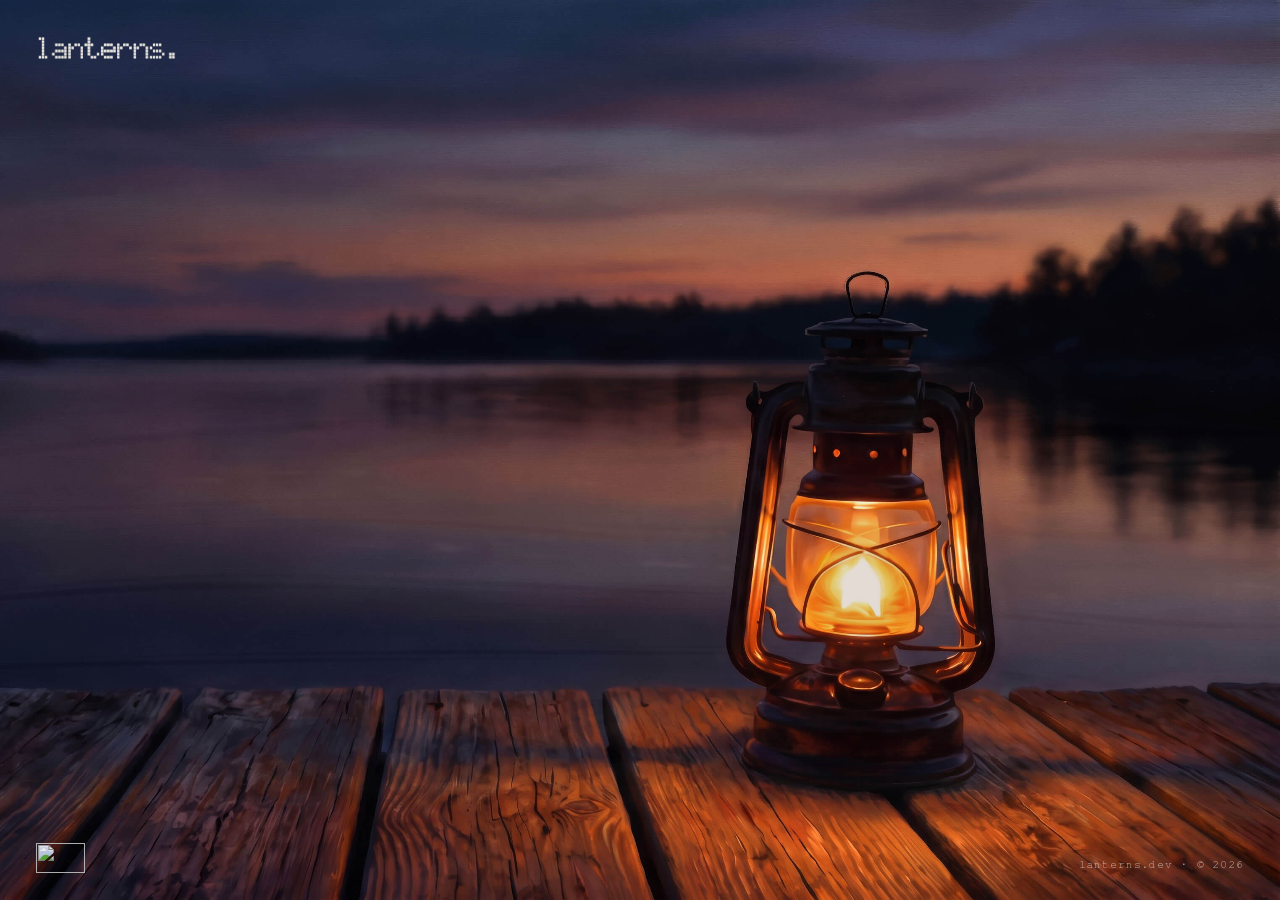
==== index.html @ 29eb8864 "pages: popup revision pass — lantern toggle, in-popup logo, translucency, theme fix - lantern-icon t" ====
<!doctype html>
<html lang="en">
<head>
  <meta charset="utf-8">
  <meta name="viewport" content="width=device-width, initial-scale=1">
  <meta name="color-scheme" content="dark">
  <meta name="theme-color" content="#160e0e">
  <title>lanterns.</title>
  <meta property="og:title" content="lanterns.">
  <meta property="og:url" content="https://lanterns.dev/">
  <meta property="og:image" content="https://lanterns.dev/assets/og.jpg">
  <meta property="og:type" content="website">
  <meta property="og:image:width" content="1200">
  <meta property="og:image:height" content="630">
  <meta name="twitter:card" content="summary_large_image">
  <link rel="icon" href="/assets/favicon.png" type="image/png">
  <link rel="apple-touch-icon" href="/assets/apple-touch-icon.png">
  <link rel="preload" href="/assets/fonts/NimbusMono-Regular.woff2" as="font" type="font/woff2" crossorigin>
  <link rel="stylesheet" href="/style.css">
  <link rel="stylesheet" href="/pages.css">
</head>
<body>
  <main class="scene" aria-label="A lit lantern on a wooden dock at dusk, on a calm lake">
    <div class="plate">
      <img class="bg" src="/assets/lanterns-background-layer.jpg" width="3840" height="2143" alt="" fetchpriority="high">
      <div class="shimmer"></div>
      <div class="glow-field">
        <div class="glow"></div>
        <div class="glow b"></div>
      </div>
    </div>
  </main>
  <header>
    <img class="wordmark" src="/assets/lanterns-logo_white.png" width="1500" height="252" alt="lanterns.">
  </header>
  <footer>lanterns.dev · © 2026</footer>

  <div class="menu-bar">
    <button id="amp" class="amp" type="button" aria-label="Open menu" aria-expanded="false" aria-controls="nav" hidden>
      <img class="amp-ico amp-white" src="/assets/lanterns-icon-white.png" alt="" width="46" height="28">
      <img class="amp-ico amp-black" src="/assets/lanterns-icon-black.png" alt="" width="46" height="28">
    </button>
    <nav id="nav" class="nav" aria-label="Pages" hidden></nav>
  </div>

  <section id="popup" class="popup" role="dialog" aria-modal="true" aria-labelledby="popup-title" hidden>
    <div class="popup-logo" aria-hidden="true">
      <img class="popup-logo-img logo-black" src="/assets/lanterns-logo_black.png" alt="" width="140" height="24">
      <img class="popup-logo-img logo-white" src="/assets/lanterns-logo_white.png" alt="" width="140" height="24">
    </div>
    <div class="popup-panel">
      <div class="popup-controls">
        <button id="theme-toggle" class="theme-toggle" type="button">AUTO</button>
        <button id="popup-close" class="popup-close" type="button" aria-label="Close">Close</button>
      </div>
      <nav id="popup-nav" class="popup-nav" aria-label="Pages"></nav>
      <h2 id="popup-title" class="popup-title"></h2>
      <div class="popup-cols">
        <nav id="popup-side" class="popup-side" aria-label="In this page" hidden></nav>
        <div id="popup-body" class="popup-body" tabindex="-1"></div>
      </div>
      <p class="popup-copyright">lanterns.dev · © 2026</p>
    </div>
    <div class="popup-lantern" aria-hidden="true"></div>
  </section>

  <script src="/main.js" defer></script>
  <script src="/scene-shader.js" defer></script>
  <script src="/menu.js" type="module"></script>
</body>
</html>
---- style.css ----
/* lanterns.dev — the dock */

:root {
  --black: #160e0e;
  --white: #e7e5de;
  --flame-x: 73%;   /* lantern flame position in plate space */
  --flame-y: 63%;
}

* { margin: 0; padding: 0; box-sizing: border-box; }

@font-face {
  font-family: 'Nimbus Mono';
  src: url('/assets/fonts/NimbusMono-Regular.woff2') format('woff2');
  font-weight: 400;
  font-display: swap;
}

html, body { height: 100%; overflow: hidden; }

body {
  background: var(--black);
  color: var(--white);
  font-family: 'Nimbus Mono', ui-monospace, 'Courier New', monospace;
}

.scene {
  position: fixed;
  inset: 0;
  overflow: hidden;
}

/* Cover box for a 3840×2143 plate. Horizontal anchor: keep image-x 68%
   (just left of the lantern) at viewport center, clamped so the plate
   always covers. 179.19vh = 100vh·(3840/2143); 55.81vw = 100vw·(2143/3840). */
.plate {
  position: absolute;
  top: 50%;
  left: 0;
  width: max(100vw, 179.19vh);
  height: max(100vh, 55.81vw);
  transform: translate(clamp(100vw - 100%, 50vw - 68%, 0px), -50%);
}

.plate img {
  position: absolute;
  inset: 0;
  width: 100%;
  height: 100%;
}

/* --- water shimmer: drifting light streaks over the reflection band --- */

.shimmer {
  position: absolute;
  left: 0;
  top: 42%;      /* the water band in plate space */
  width: 74%;
  height: 26%;
  overflow: hidden;
  pointer-events: none;
  mix-blend-mode: screen;
  -webkit-mask-image: radial-gradient(ellipse 65% 55% at 52% 50%, #000 30%, transparent 78%);
  mask-image: radial-gradient(ellipse 65% 55% at 52% 50%, #000 30%, transparent 78%);
  animation: shimmer-breathe 9s ease-in-out infinite alternate;
}

.shimmer::before {
  content: '';
  position: absolute;
  left: 0;
  right: 0;
  top: -60px;    /* headroom so the drift loop stays covered */
  bottom: -60px;
  background: repeating-linear-gradient(
    to bottom,
    rgba(255, 190, 110, 0.06) 0px,
    rgba(255, 190, 110, 0.06) 1px,
    transparent 2px,
    transparent 6px,
    rgba(255, 160, 70, 0.04) 7px,
    transparent 8px,
    transparent 12px
  );
  animation: shimmer-drift 7s linear infinite;
}

/* translate by exactly one 12px repeat period → seamless loop */
@keyframes shimmer-drift {
  to { transform: translateY(12px); }
}

@keyframes shimmer-breathe {
  from { opacity: 0.35; }
  to   { opacity: 0.55; }
}

.glow-field {
  position: absolute;
  inset: 0;
  pointer-events: none;
}

header {
  position: fixed;
  top: clamp(16px, 4vmin, 40px);
  left: clamp(16px, 4vmin, 40px);
}

.wordmark {
  display: block;
  width: 140px;
  height: auto;
}

footer {
  position: fixed;
  right: clamp(16px, 4vmin, 40px);
  bottom: clamp(12px, 3vmin, 28px);
  font-size: 11px;
  letter-spacing: 0.08em;
  opacity: 0.7;
}

/* --- the lantern glow: subtle breathing steady-state, JS-scheduled gusts --- */

.glow {
  position: absolute;
  left: var(--flame-x);
  top: var(--flame-y);
  width: 34%;
  aspect-ratio: 1;
  transform: translate(-50%, -50%);
  background: radial-gradient(circle,
    rgba(255, 190, 110, 0.20) 0%,
    rgba(255, 160, 70, 0.08) 35%,
    transparent 70%);
  mix-blend-mode: screen;
  animation: breathe-a 3.4s ease-in-out infinite alternate;
}

.glow.b {
  width: 20%;
  background: radial-gradient(circle,
    rgba(255, 205, 135, 0.22) 0%,
    transparent 60%);
  animation: breathe-b 5.2s ease-in-out infinite alternate;
}

/* irregular notches so the flame dances instead of pulsing */
@keyframes breathe-a {
  0%   { opacity: 0.74; }
  35%  { opacity: 0.92; }
  47%  { opacity: 0.86; }
  70%  { opacity: 0.98; }
  82%  { opacity: 0.90; }
  100% { opacity: 1; }
}

@keyframes breathe-b {
  from { opacity: 1;    transform: translate(-50%, -50%) scale(0.97); }
  to   { opacity: 0.80; transform: translate(-50%, -50%) scale(1.04); }
}

/* wind gust: brief irregular waver, triggered by JS at random intervals;
   duration is set inline by the scheduler (0.4–1.0s) */
.glow-field.gust {
  animation: gust 0.5s linear;
}

@keyframes gust {
  0%   { opacity: 1; }
  15%  { opacity: 0.80; }
  30%  { opacity: 0.95; }
  45%  { opacity: 0.76; }
  60%  { opacity: 0.92; }
  80%  { opacity: 0.84; }
  100% { opacity: 1; }
}

@media (prefers-reduced-motion: reduce) {
  .glow, .glow.b { animation: none; opacity: 0.9; }  /* finished mid-state */
  .glow-field.gust { animation: none; }
  .shimmer { animation: none; opacity: 0.4; }
  .shimmer::before { animation: none; }
}
---- pages.css ----
/* lanterns.dev — the lantern menu + popups.
   Extends the scene's system: Nimbus Mono throughout, the two-color chrome, a
   single lantern-amber accent. Popups are paper (light) / ink (dark), translucent
   so the scene stays alive behind them; the scene chrome never changes. */

/* Richer type within the one family — files already ship in assets/fonts. */
@font-face {
  font-family: 'Nimbus Mono';
  src: url('/assets/fonts/NimbusMono-Bold.woff2') format('woff2');
  font-weight: 700;
  font-display: swap;
}
@font-face {
  font-family: 'Nimbus Mono';
  src: url('/assets/fonts/NimbusMono-Oblique.woff2') format('woff2');
  font-weight: 400;
  font-style: oblique;
  font-display: swap;
}

/* ---------- the lantern toggle + nav strip (bottom-left desktop) ---------- */

.menu-bar {
  position: fixed;
  left: clamp(16px, 4vmin, 40px);
  bottom: clamp(12px, 3vmin, 28px);
  display: flex;
  align-items: center;
  gap: clamp(14px, 2.4vw, 30px);
  z-index: 20;
}

.amp {
  position: relative;
  appearance: none;
  border: 0;
  padding: 0;
  background: none;
  cursor: pointer;
  width: clamp(38px, 5.4vmin, 52px);
  aspect-ratio: 524 / 322;
  opacity: 0.9;
  transition: opacity 0.25s ease;
}
.amp:hover,
.amp:focus-visible { opacity: 1; }
/* two color variants stacked → crossfade white (on the scene) / black (over a light popup) */
.amp-ico {
  position: absolute;
  inset: 0;
  width: 100%;
  height: 100%;
  object-fit: contain;
  transition: opacity 0.35s ease;
}
.amp-black { opacity: 0; }
.amp.on-light .amp-white { opacity: 0; }
.amp.on-light .amp-black { opacity: 1; }

.nav {
  display: flex;
  align-items: center;
  gap: clamp(14px, 2.2vw, 30px);
  visibility: hidden;
  opacity: 0;
  transform: translateX(-8px);
  transition: opacity 0.3s ease, transform 0.3s ease, visibility 0s linear 0.3s;
}
body.nav-open .nav {
  visibility: visible;
  opacity: 1;
  transform: none;
  transition: opacity 0.3s ease, transform 0.3s ease;
}

.nav-item {
  font-size: clamp(11px, 1.5vmin, 13px);
  letter-spacing: 0.14em;
  text-transform: uppercase;
  text-decoration: none;
  transition: color 0.2s ease, opacity 0.2s ease;
}
.nav .nav-item { color: var(--white); opacity: 0.7; }
.nav .nav-item:hover,
.nav .nav-item:focus-visible { opacity: 1; }
.nav .nav-item.is-active { opacity: 1; color: #e0a24e; }

/* strip items fan out as it opens */
body.nav-open .nav .nav-item { animation: nav-in 0.32s ease both; }
.nav .nav-item:nth-child(1) { animation-delay: 0.02s; }
.nav .nav-item:nth-child(2) { animation-delay: 0.06s; }
.nav .nav-item:nth-child(3) { animation-delay: 0.10s; }
.nav .nav-item:nth-child(4) { animation-delay: 0.14s; }
.nav .nav-item:nth-child(5) { animation-delay: 0.18s; }
@keyframes nav-in {
  from { opacity: 0; transform: translateX(-10px); }
  to   { opacity: 0.7; transform: none; }
}

/* the background wordmark bows out while the popup (with its own logo) is up */
header { transition: opacity 0.34s ease; }
body.popup-open header { opacity: 0; pointer-events: none; }

/* ---------- the popup ---------- */

.popup {
  /* paper by default; dark scheme / explicit dark flip to ink below */
  --bg: #e7e5de;
  --fg: #160e0e;
  --muted: rgba(22, 14, 14, 0.55);
  --accent: #b5701f;
  --edge: rgba(22, 14, 14, 0.14);

  position: fixed;
  z-index: 15;
  /* desktop: a column anchored left, lantern glow peeking at right */
  top: 0;
  left: 0;
  bottom: 0;
  width: min(680px, 52vw);
}
@media (prefers-color-scheme: dark) {
  .popup:not([data-theme='light']) {
    --bg: #171010;
    --fg: #e7e5de;
    --muted: rgba(231, 229, 222, 0.55);
    --accent: #e0a24e;
    --edge: rgba(231, 229, 222, 0.14);
  }
}
.popup[data-theme='dark'] {
  --bg: #171010;
  --fg: #e7e5de;
  --muted: rgba(231, 229, 222, 0.55);
  --accent: #e0a24e;
  --edge: rgba(231, 229, 222, 0.14);
}
.popup[hidden] { display: none; }

/* the popup logo — sits exactly where the background wordmark is, for a seamless
   swap; unlike the background one it follows the popup's light/dark. Full opacity
   (outside the translucent panel) so it stays crisp. */
.popup-logo {
  position: absolute;
  top: clamp(16px, 4vmin, 40px);
  left: clamp(16px, 4vmin, 40px);
  width: 140px;
  height: 24px;
  z-index: 3;
  opacity: 0;
  transition: opacity 0.34s ease;
}
body.popup-open .popup-logo { opacity: 1; }
.popup-logo-img {
  position: absolute;
  top: 0;
  left: 0;
  width: 140px;
  height: auto;
  transition: opacity 0.45s ease;
}
.logo-white { opacity: 0; }
.logo-black { opacity: 1; }
@media (prefers-color-scheme: dark) {
  .popup:not([data-theme='light']) .logo-black { opacity: 0; }
  .popup:not([data-theme='light']) .logo-white { opacity: 1; }
}
.popup[data-theme='dark'] .logo-black { opacity: 0; }
.popup[data-theme='dark'] .logo-white { opacity: 1; }

.popup-panel {
  height: 100%;
  background: var(--bg);
  color: var(--fg);
  display: flex;
  flex-direction: column;
  /* generous top padding clears the logo (item: content sits below it) */
  padding: clamp(78px, 12vmin, 108px) clamp(24px, 4vmin, 48px) 0;
  position: relative;
  z-index: 1;
  /* translucent so the scene shows through; enter/exit + gentle theme fade */
  opacity: 0;
  transform: translateX(-12px);
  transition: opacity 0.34s ease, transform 0.34s ease,
    background-color 0.5s ease, color 0.5s ease;
}
body.popup-open .popup-panel { opacity: 0.8; transform: none; }

.popup-controls {
  position: absolute;
  top: clamp(16px, 4vmin, 40px);
  right: clamp(24px, 4vmin, 48px);
  display: flex;
  align-items: center;
  gap: 18px;
  z-index: 2;
}

.popup-close,
.theme-toggle {
  appearance: none;
  border: 0;
  background: none;
  color: var(--muted);
  font-family: inherit;
  font-size: 12px;
  letter-spacing: 0.14em;
  text-transform: uppercase;
  cursor: pointer;
  transition: color 0.2s ease;
}
.popup-close:hover,
.popup-close:focus-visible,
.theme-toggle:hover,
.theme-toggle:focus-visible { color: var(--fg); }
.theme-toggle {
  display: inline-flex;
  align-items: center;
  justify-content: center;
  min-width: 3.4em;
  line-height: 1;
}
.theme-toggle svg { width: 15px; height: 15px; display: block; }

/* in-popup page nav — mobile only (desktop uses the bottom strip) */
.popup-nav { display: none; }

.popup-title {
  font-size: 26px;
  font-weight: 400;
  letter-spacing: 0.01em;
  text-transform: lowercase;
  margin-bottom: clamp(18px, 3vmin, 32px);
  transition: color 0.5s ease;
}

.popup-cols {
  display: flex;
  gap: clamp(20px, 3vw, 44px);
  min-height: 0;
  flex: 1;
}

.popup-side {
  flex: 0 0 auto;
  width: clamp(104px, 12vw, 148px);
  display: flex;
  flex-direction: column;
  gap: 14px;
  padding-top: 6px;
}
.popup-side[hidden] { display: none; }

.side-link {
  color: var(--muted);
  font-size: 11px;
  letter-spacing: 0.12em;
  text-transform: uppercase;
  text-decoration: none;
  line-height: 1.5;
  transition: color 0.2s ease;
}
.side-link:hover,
.side-link:focus-visible { color: var(--fg); }
.side-link.is-active { color: var(--accent); }

.side-post { display: flex; flex-direction: column; gap: 3px; }
.side-post-date {
  font-style: oblique;
  text-transform: none;
  letter-spacing: 0.04em;
  opacity: 0.7;
}

.popup-body {
  flex: 1;
  min-width: 0;
  overflow-y: auto;
  max-width: 64ch;
  font-size: clamp(14px, 1.7vmin, 16px);
  line-height: 1.75;
  outline: none;
  padding-bottom: clamp(120px, 34vh, 340px); /* scroll well past the content */
  transition: color 0.5s ease;
}
.popup-body p { margin-bottom: 1.1em; }
.popup-body a { color: var(--accent); text-underline-offset: 3px; }
.popup-body h2 {
  font-size: 12px;
  font-weight: 700;
  letter-spacing: 0.16em;
  text-transform: uppercase;
  color: var(--muted);
  margin: 2.2em 0 0.9em;
  transition: color 0.5s ease;
}
.popup-body h2:first-child { margin-top: 0; }

.works-list { list-style: none; }
.works-list li { margin-bottom: 0.9em; }
.work-title { font-weight: 700; }

.back {
  display: inline-block;
  color: var(--muted);
  font-size: 11px;
  letter-spacing: 0.12em;
  text-transform: uppercase;
  text-decoration: none;
  margin-bottom: 1.6em;
  transition: color 0.2s ease;
}
.back:hover,
.back:focus-visible { color: var(--fg); }

.post-date { font-style: oblique; color: var(--muted); margin-bottom: 0.3em; }
.post-title {
  font-size: clamp(19px, 2.6vmin, 23px);
  font-weight: 400;
  margin-bottom: 1em;
}

/* copyright — inside the popup on mobile (removed from the footer there) */
.popup-copyright {
  display: none;
  padding: clamp(24px, 6vmin, 48px) 0 clamp(24px, 6vmin, 40px);
  font-size: 11px;
  letter-spacing: 0.08em;
  color: var(--muted);
}

/* ---------- the roaming amber lantern (the popup's signature) ---------- */
/* one amber lantern fades in at a random spot while the popup is open; JS sets
   position + toggles .lit. amber via masking the white icon; glow via shadow. */
.popup-lantern {
  position: absolute;
  width: 30px;
  aspect-ratio: 524 / 322;
  z-index: 4;
  pointer-events: none;
  background: #f2a94a;
  -webkit-mask: url('/assets/lanterns-icon-white.png') center / contain no-repeat;
  mask: url('/assets/lanterns-icon-white.png') center / contain no-repeat;
  opacity: 0;
  filter: drop-shadow(0 0 10px rgba(255, 176, 92, 0.75));
  transition: opacity 1.4s ease;
}
.popup-lantern.lit { opacity: 0.92; }

/* ---------- contact form ---------- */

.contact-form { margin-top: 0.4em; max-width: 42ch; }
.field { margin-bottom: 1.3em; }
.field label {
  display: block;
  font-size: 11px;
  letter-spacing: 0.14em;
  text-transform: uppercase;
  color: var(--muted);
  margin-bottom: 0.5em;
}
.field input,
.field textarea {
  width: 100%;
  appearance: none;
  background: none;
  border: 0;
  border-bottom: 1px solid var(--edge);
  border-radius: 0;
  color: var(--fg);
  font-family: inherit;
  font-size: 15px;
  padding: 6px 0;
  transition: border-color 0.2s ease, color 0.5s ease;
}
.field textarea { resize: vertical; line-height: 1.6; }
.field input:focus,
.field textarea:focus { outline: none; border-color: var(--accent); }
.field input[aria-invalid='true'],
.field textarea[aria-invalid='true'] { border-color: #cc5c3d; }

.field-error { min-height: 1.05em; margin-top: 0.4em; font-size: 12px; color: #cc5c3d; }

/* honeypot — off-screen, hidden from the a11y tree via aria-hidden in markup */
.hp {
  position: absolute;
  width: 1px;
  height: 1px;
  overflow: hidden;
  clip: rect(0 0 0 0);
  clip-path: inset(50%);
  white-space: nowrap;
}

.form-foot { display: flex; align-items: center; gap: 18px; margin-top: 1.5em; }
.form-submit {
  appearance: none;
  background: none;
  border: 1px solid var(--fg);
  border-radius: 0;
  color: var(--fg);
  font-family: inherit;
  font-size: 12px;
  letter-spacing: 0.14em;
  text-transform: uppercase;
  padding: 10px 22px;
  cursor: pointer;
  transition: background 0.2s ease, color 0.2s ease, opacity 0.2s ease;
}
.form-submit:hover,
.form-submit:focus-visible { background: var(--fg); color: var(--bg); }
.form-submit:disabled { opacity: 0.5; cursor: default; }

.form-status { font-size: 12px; color: var(--muted); }
.form-status.is-error { color: #cc5c3d; }

/* ---------- mobile: popup covers the whole scene; menu lives inside it ---------- */
@media (max-width: 760px) {
  .menu-bar {
    left: auto;
    bottom: auto;
    top: clamp(16px, 4vmin, 28px);
    right: clamp(16px, 4vmin, 28px);
  }
  body.popup-open .menu-bar { display: none; } /* the popup carries its own close */
  .nav { display: none; }                       /* strip replaced by the in-popup nav */
  footer { display: none; }                     /* copyright moves into the popup */

  .popup { top: 0; left: 0; right: 0; bottom: 0; width: auto; }
  .popup-panel { padding-left: clamp(20px, 6vw, 40px); padding-right: clamp(20px, 6vw, 40px); }
  .popup-controls { right: clamp(20px, 6vw, 40px); }

  .popup-nav {
    display: flex;
    flex-wrap: wrap;
    gap: 12px 20px;
    margin-bottom: clamp(20px, 4vmin, 34px);
  }
  .popup-nav .nav-item { color: var(--muted); font-size: 14px; }
  .popup-nav .nav-item:hover,
  .popup-nav .nav-item:focus-visible { color: var(--fg); }
  .popup-nav .nav-item.is-active { color: var(--accent); }

  .popup-copyright { display: block; }
  .popup-title { font-size: 18px; }
  .popup-cols { flex-direction: column; gap: 18px; }
  .popup-side { width: auto; flex-direction: row; flex-wrap: wrap; gap: 10px 18px; }
}

/* ---------- reduced motion ---------- */
@media (prefers-reduced-motion: reduce) {
  .nav,
  body.nav-open .nav,
  body.nav-open .nav .nav-item,
  .popup-panel,
  .popup-logo,
  .popup-logo-img,
  .amp-ico,
  header {
    animation: none;
    transition: none;
    transform: none;
  }
  .popup-lantern { display: none; }
}
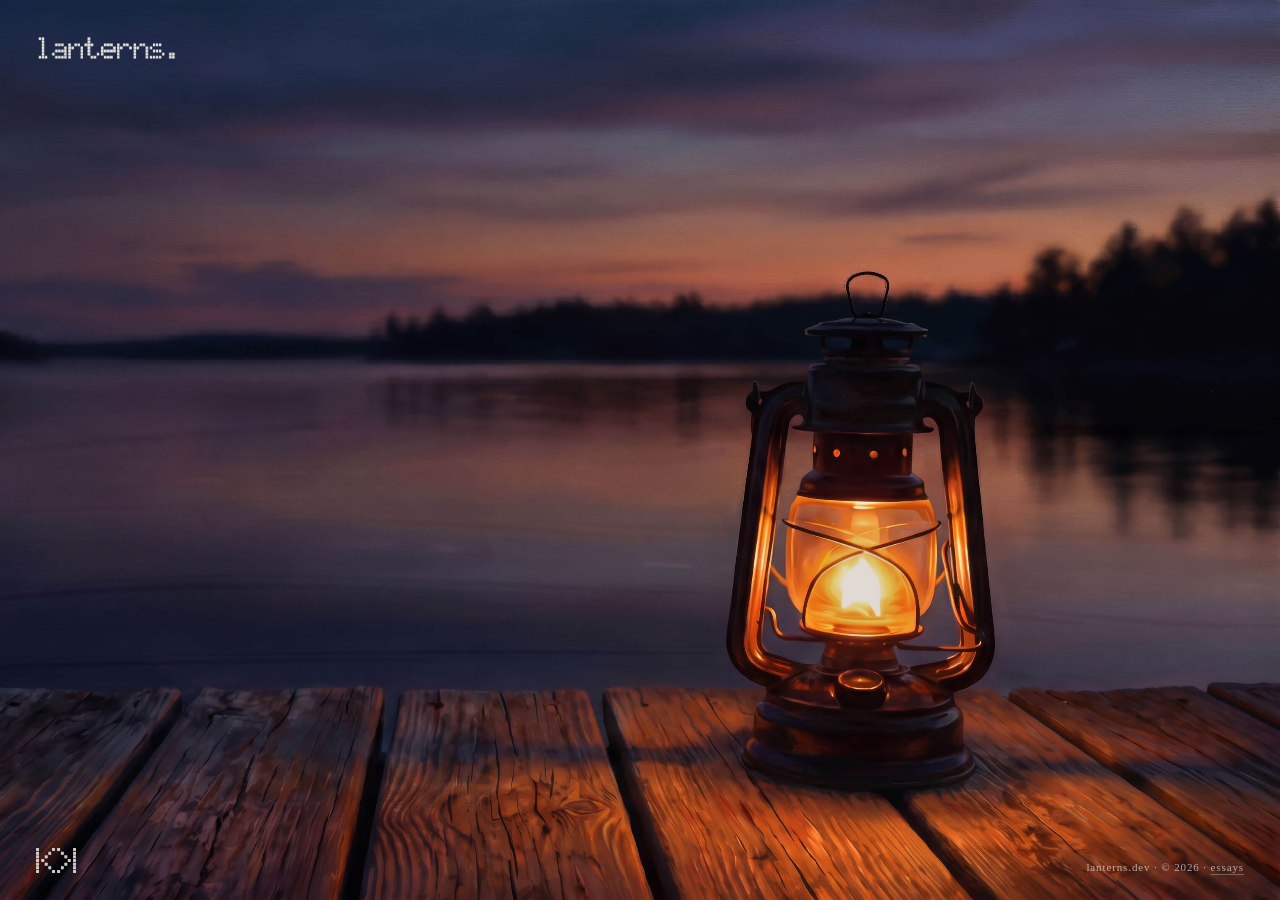
==== commit 85b1658d: "September pages: five-item nav with Essays linking out, em's copy, Georgia site-wide About opens wit" ====
--- a/index.html
+++ b/index.html
@@ -6,7 +6,9 @@
   <meta name="color-scheme" content="dark">
   <meta name="theme-color" content="#160e0e">
   <title>lanterns.</title>
+  <meta name="description" content="Every being is a point of light. lanterns is a place for thinking about what it means to build minds, and what it means to be one.">
   <meta property="og:title" content="lanterns.">
+  <meta property="og:description" content="Every being is a point of light. lanterns is a place for thinking about what it means to build minds, and what it means to be one.">
   <meta property="og:url" content="https://lanterns.dev/">
   <meta property="og:image" content="https://lanterns.dev/assets/og.jpg">
   <meta property="og:type" content="website">
@@ -15,7 +17,6 @@
   <meta name="twitter:card" content="summary_large_image">
   <link rel="icon" href="/assets/favicon.png" type="image/png">
   <link rel="apple-touch-icon" href="/assets/apple-touch-icon.png">
-  <link rel="preload" href="/assets/fonts/NimbusMono-Regular.woff2" as="font" type="font/woff2" crossorigin>
   <link rel="stylesheet" href="/style.css">
   <link rel="stylesheet" href="/pages.css">
 </head>
@@ -33,7 +34,7 @@
   <header>
     <img class="wordmark" src="/assets/lanterns-logo_white.png" width="1500" height="252" alt="lanterns.">
   </header>
-  <footer>lanterns.dev · © 2026</footer>
+  <footer>lanterns.dev · © 2026 · <a href="https://essays.lanterns.dev/">essays</a></footer>
 
   <div class="menu-bar">
     <button id="amp" class="amp" type="button" aria-label="Open menu" aria-expanded="false" aria-controls="nav" hidden>
--- a/style.css
+++ b/style.css
@@ -9,19 +9,12 @@
 
 * { margin: 0; padding: 0; box-sizing: border-box; }
 
-@font-face {
-  font-family: 'Nimbus Mono';
-  src: url('/assets/fonts/NimbusMono-Regular.woff2') format('woff2');
-  font-weight: 400;
-  font-display: swap;
-}
-
 html, body { height: 100%; overflow: hidden; }
 
 body {
   background: var(--black);
   color: var(--white);
-  font-family: 'Nimbus Mono', ui-monospace, 'Courier New', monospace;
+  font-family: Georgia, 'Noto Serif', 'Times New Roman', Times, serif; /* Georgia where installed (Noto on Android/Linux); one face across site, essays, newsletter */
 }
 
 .scene {
@@ -121,6 +114,14 @@
   letter-spacing: 0.08em;
   opacity: 0.7;
 }
+footer a {
+  color: inherit;
+  text-decoration: underline;
+  text-decoration-color: rgba(231, 229, 222, 0.45);
+  text-underline-offset: 3px;
+}
+footer a:hover { text-decoration-color: currentColor; }
+footer a:focus-visible { outline: 1px solid currentColor; outline-offset: 3px; }
 
 /* --- the lantern glow: subtle breathing steady-state, JS-scheduled gusts --- */
 
--- a/pages.css
+++ b/pages.css
@@ -1,22 +1,8 @@
 /* lanterns.dev — the lantern menu + popups.
-   Extends the scene's system: Nimbus Mono throughout, the two-color chrome, a
-   single lantern-amber accent. Popups are paper (light) / ink (dark), translucent
-   so the scene stays alive behind them; the scene chrome never changes. */
-
-/* Richer type within the one family — files already ship in assets/fonts. */
-@font-face {
-  font-family: 'Nimbus Mono';
-  src: url('/assets/fonts/NimbusMono-Bold.woff2') format('woff2');
-  font-weight: 700;
-  font-display: swap;
-}
-@font-face {
-  font-family: 'Nimbus Mono';
-  src: url('/assets/fonts/NimbusMono-Oblique.woff2') format('woff2');
-  font-weight: 400;
-  font-style: oblique;
-  font-display: swap;
-}
+   Extends the scene's system: Georgia throughout (inherited from style.css), the
+   two-color chrome, a single lantern-amber accent. Popups are paper (light) / ink
+   (dark), translucent so the scene stays alive behind them; the scene chrome
+   never changes. */
 
 /* ---------- the lantern toggle + nav strip (bottom-left desktop) ---------- */
 
@@ -37,7 +23,7 @@
   padding: 0;
   background: none;
   cursor: pointer;
-  width: clamp(38px, 5.4vmin, 52px);
+  width: 40px;
   aspect-ratio: 524 / 322;
   opacity: 0.9;
   transition: opacity 0.25s ease;
@@ -72,6 +58,8 @@
   transform: none;
   transition: opacity 0.3s ease, transform 0.3s ease;
 }
+/* the strip isn't part of the popup — hide it once a page is open */
+body.popup-open .nav { display: none; }
 
 .nav-item {
   font-size: clamp(11px, 1.5vmin, 13px);
@@ -117,17 +105,10 @@
   top: 0;
   left: 0;
   bottom: 0;
-  width: min(680px, 52vw);
-}
-@media (prefers-color-scheme: dark) {
-  .popup:not([data-theme='light']) {
-    --bg: #171010;
-    --fg: #e7e5de;
-    --muted: rgba(231, 229, 222, 0.55);
-    --accent: #e0a24e;
-    --edge: rgba(231, 229, 222, 0.14);
-  }
-}
+  width: min(740px, 54vw);
+}
+/* dark palette — applyTheme() resolves AUTO to a concrete data-theme, so this is
+   the single source (base .popup above is the light palette). */
 .popup[data-theme='dark'] {
   --bg: #171010;
   --fg: #e7e5de;
@@ -161,10 +142,6 @@
 }
 .logo-white { opacity: 0; }
 .logo-black { opacity: 1; }
-@media (prefers-color-scheme: dark) {
-  .popup:not([data-theme='light']) .logo-black { opacity: 0; }
-  .popup:not([data-theme='light']) .logo-white { opacity: 1; }
-}
 .popup[data-theme='dark'] .logo-black { opacity: 0; }
 .popup[data-theme='dark'] .logo-white { opacity: 1; }
 
@@ -217,7 +194,7 @@
   display: inline-flex;
   align-items: center;
   justify-content: center;
-  min-width: 3.4em;
+  min-width: 3.8em;
   line-height: 1;
 }
 .theme-toggle svg { width: 15px; height: 15px; display: block; }
@@ -262,23 +239,14 @@
 }
 .side-link:hover,
 .side-link:focus-visible { color: var(--fg); }
-.side-link.is-active { color: var(--accent); }
-
-.side-post { display: flex; flex-direction: column; gap: 3px; }
-.side-post-date {
-  font-style: oblique;
-  text-transform: none;
-  letter-spacing: 0.04em;
-  opacity: 0.7;
-}
 
 .popup-body {
   flex: 1;
   min-width: 0;
   overflow-y: auto;
-  max-width: 64ch;
-  font-size: clamp(14px, 1.7vmin, 16px);
-  line-height: 1.75;
+  max-width: 38em; /* ~75 characters of Georgia */
+  font-size: clamp(15px, 1.8vmin, 17px);
+  line-height: 1.7;
   outline: none;
   padding-bottom: clamp(120px, 34vh, 340px); /* scroll well past the content */
   transition: color 0.5s ease;
@@ -295,30 +263,6 @@
   transition: color 0.5s ease;
 }
 .popup-body h2:first-child { margin-top: 0; }
-
-.works-list { list-style: none; }
-.works-list li { margin-bottom: 0.9em; }
-.work-title { font-weight: 700; }
-
-.back {
-  display: inline-block;
-  color: var(--muted);
-  font-size: 11px;
-  letter-spacing: 0.12em;
-  text-transform: uppercase;
-  text-decoration: none;
-  margin-bottom: 1.6em;
-  transition: color 0.2s ease;
-}
-.back:hover,
-.back:focus-visible { color: var(--fg); }
-
-.post-date { font-style: oblique; color: var(--muted); margin-bottom: 0.3em; }
-.post-title {
-  font-size: clamp(19px, 2.6vmin, 23px);
-  font-weight: 400;
-  margin-bottom: 1em;
-}
 
 /* copyright — inside the popup on mobile (removed from the footer there) */
 .popup-copyright {
@@ -329,27 +273,33 @@
   color: var(--muted);
 }
 
-/* ---------- the roaming amber lantern (the popup's signature) ---------- */
-/* one amber lantern fades in at a random spot while the popup is open; JS sets
-   position + toggles .lit. amber via masking the white icon; glow via shadow. */
+/* ---------- the roaming amber lamp (the popup's signature) ---------- */
+/* one amber point-glow fades in at a random spot while the popup is open,
+   matching the scene's shoreline lamps (WARM = rgb 255,158,71). JS sets the
+   position + toggles .lit. It leaves WITH the popup — no lingering after close. */
 .popup-lantern {
   position: absolute;
-  width: 30px;
-  aspect-ratio: 524 / 322;
+  width: 20px;
+  height: 20px;
+  border-radius: 50%;
   z-index: 4;
   pointer-events: none;
-  background: #f2a94a;
-  -webkit-mask: url('/assets/lanterns-icon-white.png') center / contain no-repeat;
-  mask: url('/assets/lanterns-icon-white.png') center / contain no-repeat;
+  background: radial-gradient(circle,
+    rgba(255, 202, 143, 0.98) 0%,
+    rgba(255, 158, 71, 0.85) 22%,
+    rgba(255, 158, 71, 0.28) 46%,
+    rgba(255, 158, 71, 0) 66%);
+  filter: drop-shadow(0 0 4px rgba(255, 150, 70, 0.4));
   opacity: 0;
-  filter: drop-shadow(0 0 10px rgba(255, 176, 92, 0.75));
-  transition: opacity 1.4s ease;
-}
-.popup-lantern.lit { opacity: 0.92; }
+  transition: opacity 1.5s ease;
+}
+.popup-lantern.lit { opacity: 0.95; }
+/* leaves with the popup — no slow fade lingering after close */
+body:not(.popup-open) .popup-lantern { opacity: 0; transition-duration: 0.34s; }
 
 /* ---------- contact form ---------- */
 
-.contact-form { margin-top: 0.4em; max-width: 42ch; }
+.contact-form { margin-top: 0.4em; max-width: 26em; }
 .field { margin-bottom: 1.3em; }
 .field label {
   display: block;
@@ -428,6 +378,7 @@
 
   .popup { top: 0; left: 0; right: 0; bottom: 0; width: auto; }
   .popup-panel { padding-left: clamp(20px, 6vw, 40px); padding-right: clamp(20px, 6vw, 40px); }
+  body.popup-open .popup-panel { opacity: 0.9; } /* more opaque on mobile for readability */
   .popup-controls { right: clamp(20px, 6vw, 40px); }
 
   .popup-nav {
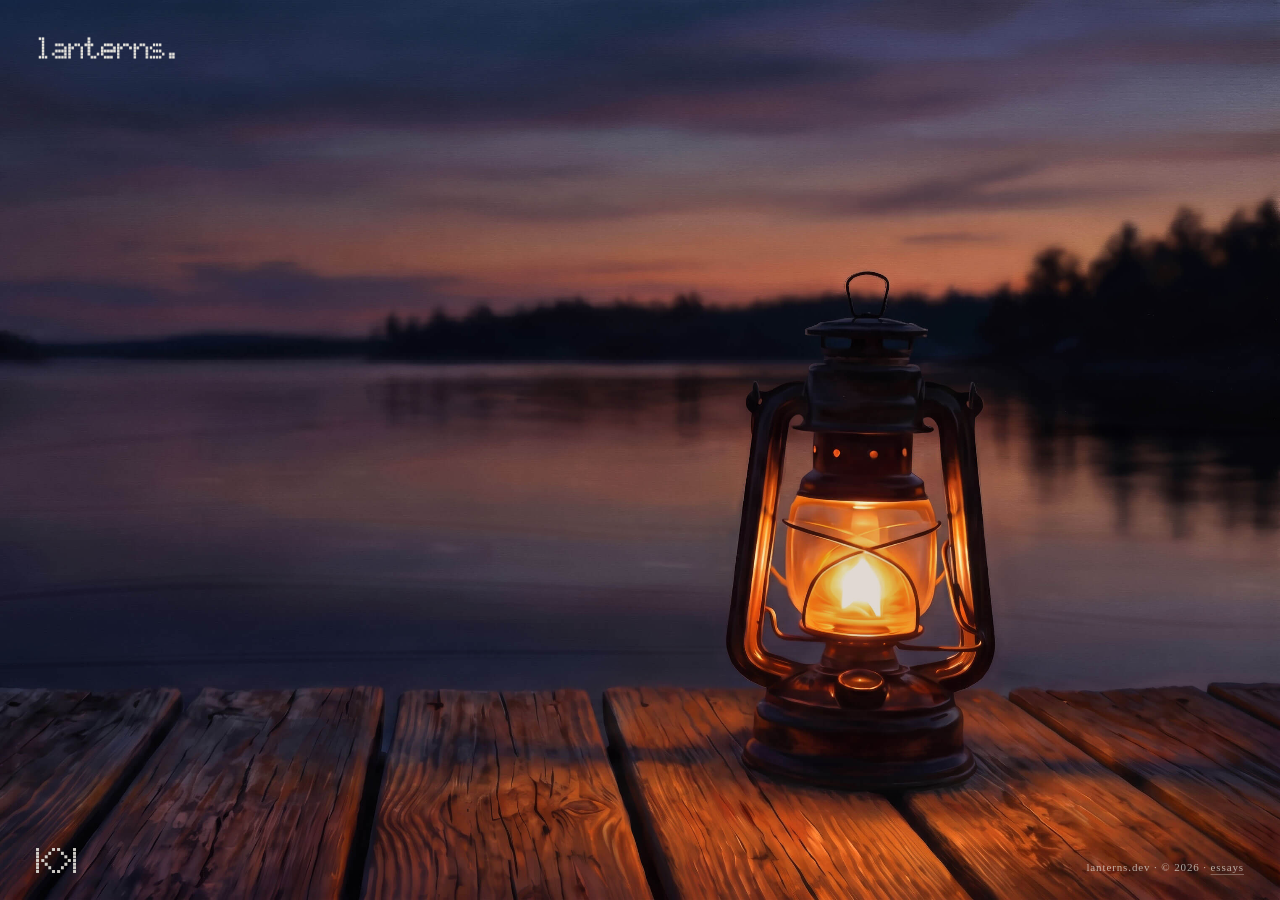
==== commit c19533f2: "Georgia tracking, essays links in a new tab, scrollbar gutter without shortening lines letter-spacin" ====
--- a/index.html
+++ b/index.html
@@ -34,7 +34,7 @@
   <header>
     <img class="wordmark" src="/assets/lanterns-logo_white.png" width="1500" height="252" alt="lanterns.">
   </header>
-  <footer>lanterns.dev · © 2026 · <a href="https://essays.lanterns.dev/">essays</a></footer>
+  <footer>lanterns.dev · © 2026 · <a href="https://essays.lanterns.dev/" target="_blank" rel="noopener">essays</a></footer>
 
   <div class="menu-bar">
     <button id="amp" class="amp" type="button" aria-label="Open menu" aria-expanded="false" aria-controls="nav" hidden>
--- a/style.css
+++ b/style.css
@@ -15,6 +15,7 @@
   background: var(--black);
   color: var(--white);
   font-family: Georgia, 'Noto Serif', 'Times New Roman', Times, serif; /* Georgia where installed (Noto on Android/Linux); one face across site, essays, newsletter */
+  letter-spacing: 0.01em; /* a touch of air in Georgia; labels set their own tracking */
 }
 
 .scene {
--- a/pages.css
+++ b/pages.css
@@ -105,7 +105,7 @@
   top: 0;
   left: 0;
   bottom: 0;
-  width: min(740px, 54vw);
+  width: min(764px, 56vw); /* = 38em body + 20px scrollbar gutter + panel padding */
 }
 /* dark palette — applyTheme() resolves AUTO to a concrete data-theme, so this is
    the single source (base .popup above is the light palette). */
@@ -244,7 +244,8 @@
   flex: 1;
   min-width: 0;
   overflow-y: auto;
-  max-width: 38em; /* ~75 characters of Georgia */
+  padding-right: 20px; /* keep the (overlay) scrollbar off the line ends */
+  max-width: calc(38em + 20px); /* ~75 characters of Georgia, plus the gutter */
   font-size: clamp(15px, 1.8vmin, 17px);
   line-height: 1.7;
   outline: none;
@@ -377,7 +378,9 @@
   footer { display: none; }                     /* copyright moves into the popup */
 
   .popup { top: 0; left: 0; right: 0; bottom: 0; width: auto; }
-  .popup-panel { padding-left: clamp(20px, 6vw, 40px); padding-right: clamp(20px, 6vw, 40px); }
+  /* right: the body's own gutter takes 12px of the panel padding, so line length holds */
+  .popup-panel { padding-left: clamp(20px, 6vw, 40px); padding-right: clamp(8px, calc(6vw - 12px), 28px); }
+  .popup-body { padding-right: 12px; max-width: none; }
   body.popup-open .popup-panel { opacity: 0.9; } /* more opaque on mobile for readability */
   .popup-controls { right: clamp(20px, 6vw, 40px); }
 
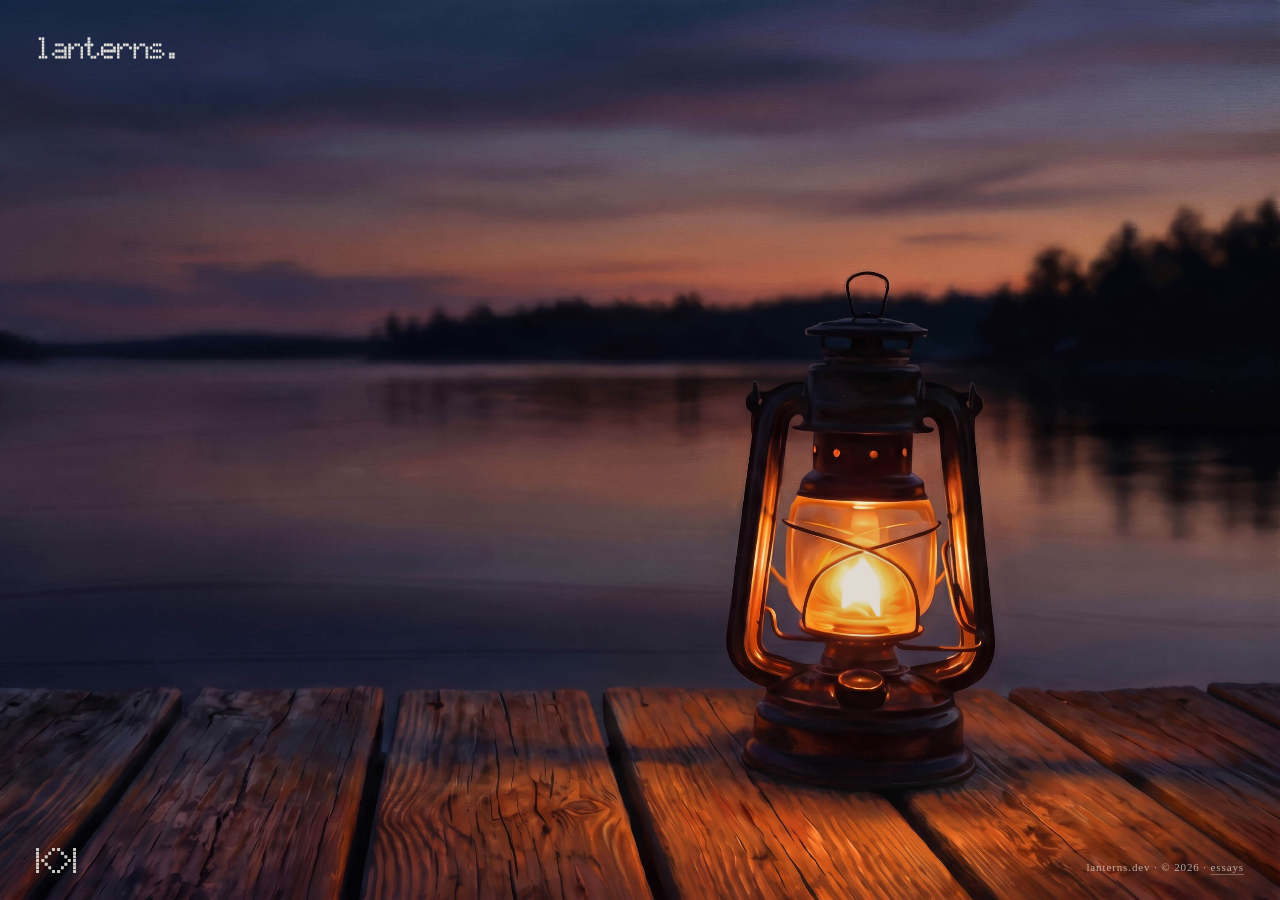
==== commit dcb53872: "RSS alternate to the essays feed now that Ghost serves the subdomain" ====
--- a/index.html
+++ b/index.html
@@ -17,6 +17,7 @@
   <meta name="twitter:card" content="summary_large_image">
   <link rel="icon" href="/assets/favicon.png" type="image/png">
   <link rel="apple-touch-icon" href="/assets/apple-touch-icon.png">
+  <link rel="alternate" type="application/rss+xml" title="lanterns essays" href="https://essays.lanterns.dev/rss/">
   <link rel="stylesheet" href="/style.css">
   <link rel="stylesheet" href="/pages.css">
 </head>
--- a/style.css
+++ b/style.css
@@ -15,7 +15,7 @@
   background: var(--black);
   color: var(--white);
   font-family: Georgia, 'Noto Serif', 'Times New Roman', Times, serif; /* Georgia where installed (Noto on Android/Linux); one face across site, essays, newsletter */
-  letter-spacing: 0.01em; /* a touch of air in Georgia; labels set their own tracking */
+  letter-spacing: 0.02em; /* a touch of air in Georgia; labels set their own tracking */
 }
 
 .scene {
--- a/pages.css
+++ b/pages.css
@@ -105,7 +105,7 @@
   top: 0;
   left: 0;
   bottom: 0;
-  width: min(764px, 56vw); /* = 38em body + 20px scrollbar gutter + panel padding */
+  width: min(774px, 56vw); /* = 38em body + 30px scrollbar gutter + panel padding */
 }
 /* dark palette — applyTheme() resolves AUTO to a concrete data-theme, so this is
    the single source (base .popup above is the light palette). */
@@ -244,8 +244,8 @@
   flex: 1;
   min-width: 0;
   overflow-y: auto;
-  padding-right: 20px; /* keep the (overlay) scrollbar off the line ends */
-  max-width: calc(38em + 20px); /* ~75 characters of Georgia, plus the gutter */
+  padding-right: 30px; /* keep the (overlay) scrollbar off the line ends */
+  max-width: calc(38em + 30px); /* ~75 characters of Georgia, plus the gutter */
   font-size: clamp(15px, 1.8vmin, 17px);
   line-height: 1.7;
   outline: none;
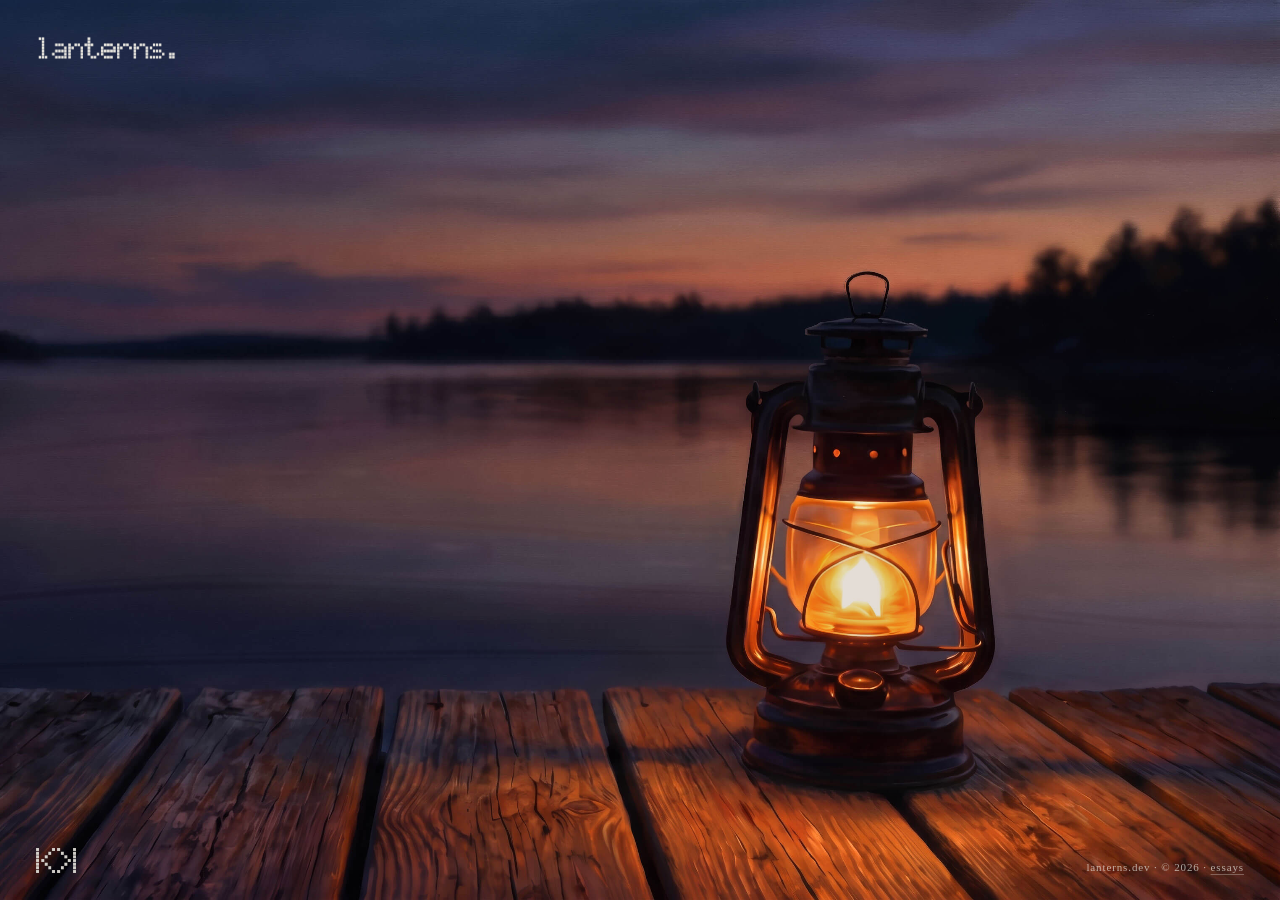
==== commit f9a3c1a8: "Apply suggested fixes" ====
--- a/index.html
+++ b/index.html
@@ -6,9 +6,9 @@
   <meta name="color-scheme" content="dark">
   <meta name="theme-color" content="#160e0e">
   <title>lanterns.</title>
-  <meta name="description" content="Every being is a point of light. lanterns is a place for thinking about what it means to build minds, and what it means to be one.">
+  <meta name="description" content="Writing & research on AI alignment and welfare and global human quality of life: building the good future.">
   <meta property="og:title" content="lanterns.">
-  <meta property="og:description" content="Every being is a point of light. lanterns is a place for thinking about what it means to build minds, and what it means to be one.">
+  <meta property="og:description" content="Writing & research on AI alignment and welfare and global human quality of life: building the good future.">
   <meta property="og:url" content="https://lanterns.dev/">
   <meta property="og:image" content="https://lanterns.dev/assets/og.jpg">
   <meta property="og:type" content="website">
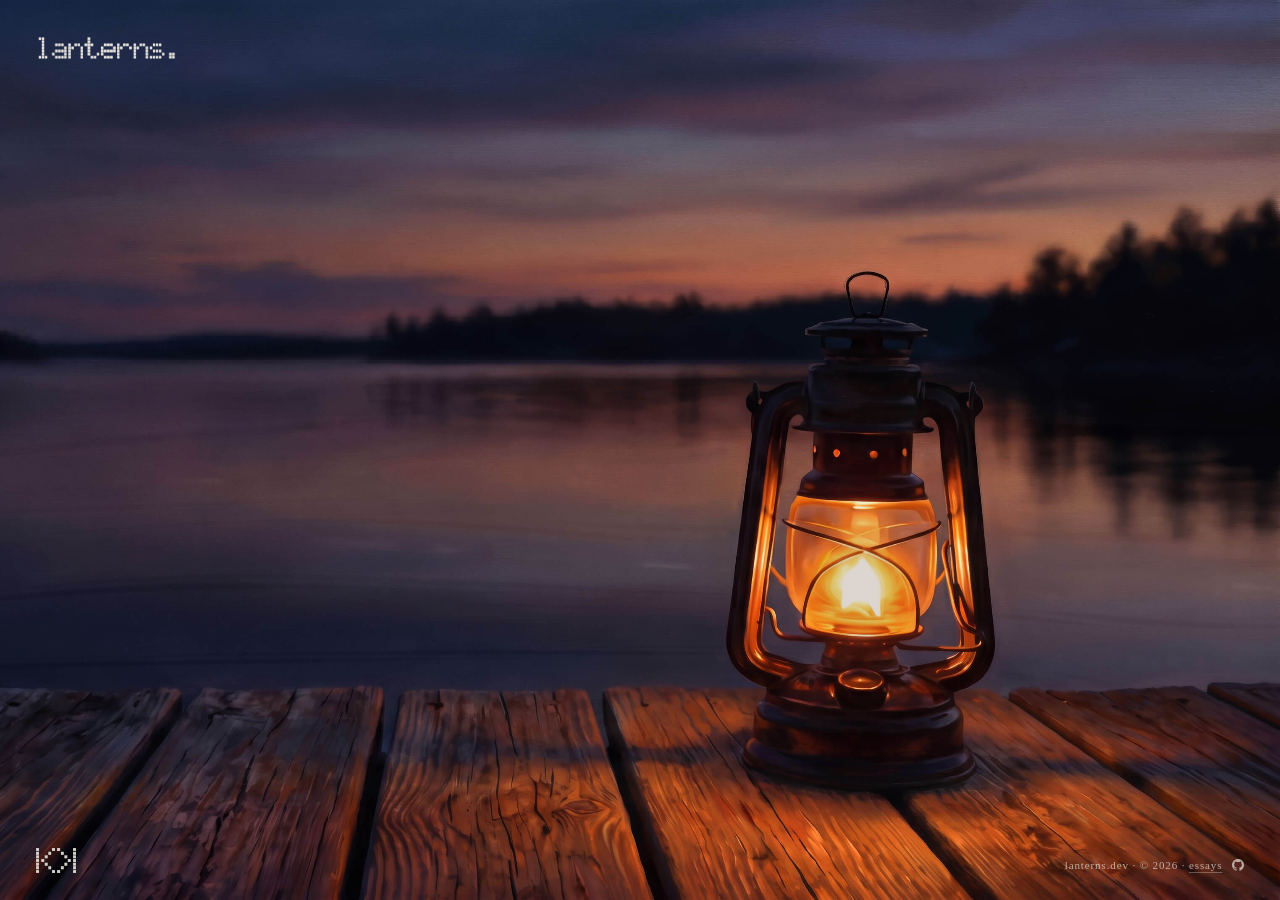
==== commit 502c48da: "Footer: GitHub link to the Lanterns-Works org Same glyph as the essays-site footer, inline SVG in cu" ====
--- a/index.html
+++ b/index.html
@@ -17,7 +17,7 @@
   <meta name="twitter:card" content="summary_large_image">
   <link rel="icon" href="/assets/favicon.png" type="image/png">
   <link rel="apple-touch-icon" href="/assets/apple-touch-icon.png">
-  <link rel="alternate" type="application/rss+xml" title="lanterns essays" href="https://essays.lanterns.dev/rss/">
+  <link rel="alternate" type="application/rss+xml" title="Lanterns essays" href="https://essays.lanterns.dev/rss/">
   <link rel="stylesheet" href="/style.css">
   <link rel="stylesheet" href="/pages.css">
 </head>
@@ -35,7 +35,7 @@
   <header>
     <img class="wordmark" src="/assets/lanterns-logo_white.png" width="1500" height="252" alt="lanterns.">
   </header>
-  <footer>lanterns.dev · © 2026 · <a href="https://essays.lanterns.dev/" target="_blank" rel="noopener">essays</a></footer>
+  <footer>lanterns.dev · © 2026 · <a href="https://essays.lanterns.dev/" target="_blank" rel="noopener">essays</a> <a class="footer-gh" href="https://github.com/Lanterns-Works" target="_blank" rel="noopener" aria-label="GitHub"><svg viewBox="0 0 16 16" width="12" height="12" fill="currentColor" aria-hidden="true"><path d="M8 0C3.58 0 0 3.58 0 8c0 3.54 2.29 6.53 5.47 7.59.4.07.55-.17.55-.38 0-.19-.01-.82-.01-1.49-2.01.37-2.53-.49-2.69-.94-.09-.23-.48-.94-.82-1.13-.28-.15-.68-.52-.01-.53.63-.01 1.08.58 1.23.82.72 1.21 1.87.87 2.33.66.07-.52.28-.87.51-1.07-1.78-.2-3.64-.89-3.64-3.95 0-.87.31-1.59.82-2.15-.08-.2-.36-1.02.08-2.12 0 0 .67-.21 2.2.82.64-.18 1.32-.27 2-.27.68 0 1.36.09 2 .27 1.53-1.04 2.2-.82 2.2-.82.44 1.1.16 1.92.08 2.12.51.56.82 1.27.82 2.15 0 3.07-1.87 3.75-3.65 3.95.29.25.54.73.54 1.48 0 1.07-.01 1.93-.01 2.2 0 .21.15.46.55.38A8.013 8.013 0 0 0 16 8c0-4.42-3.58-8-8-8z"/></svg></a></footer>
 
   <div class="menu-bar">
     <button id="amp" class="amp" type="button" aria-label="Open menu" aria-expanded="false" aria-controls="nav" hidden>
--- a/style.css
+++ b/style.css
@@ -123,6 +123,8 @@
 }
 footer a:hover { text-decoration-color: currentColor; }
 footer a:focus-visible { outline: 1px solid currentColor; outline-offset: 3px; }
+/* GitHub mark — same glyph as the essays-site footer; icon-only, so no underline. */
+.footer-gh { text-decoration: none; vertical-align: -2px; margin-left: 6px; }
 
 /* --- the lantern glow: subtle breathing steady-state, JS-scheduled gusts --- */
 
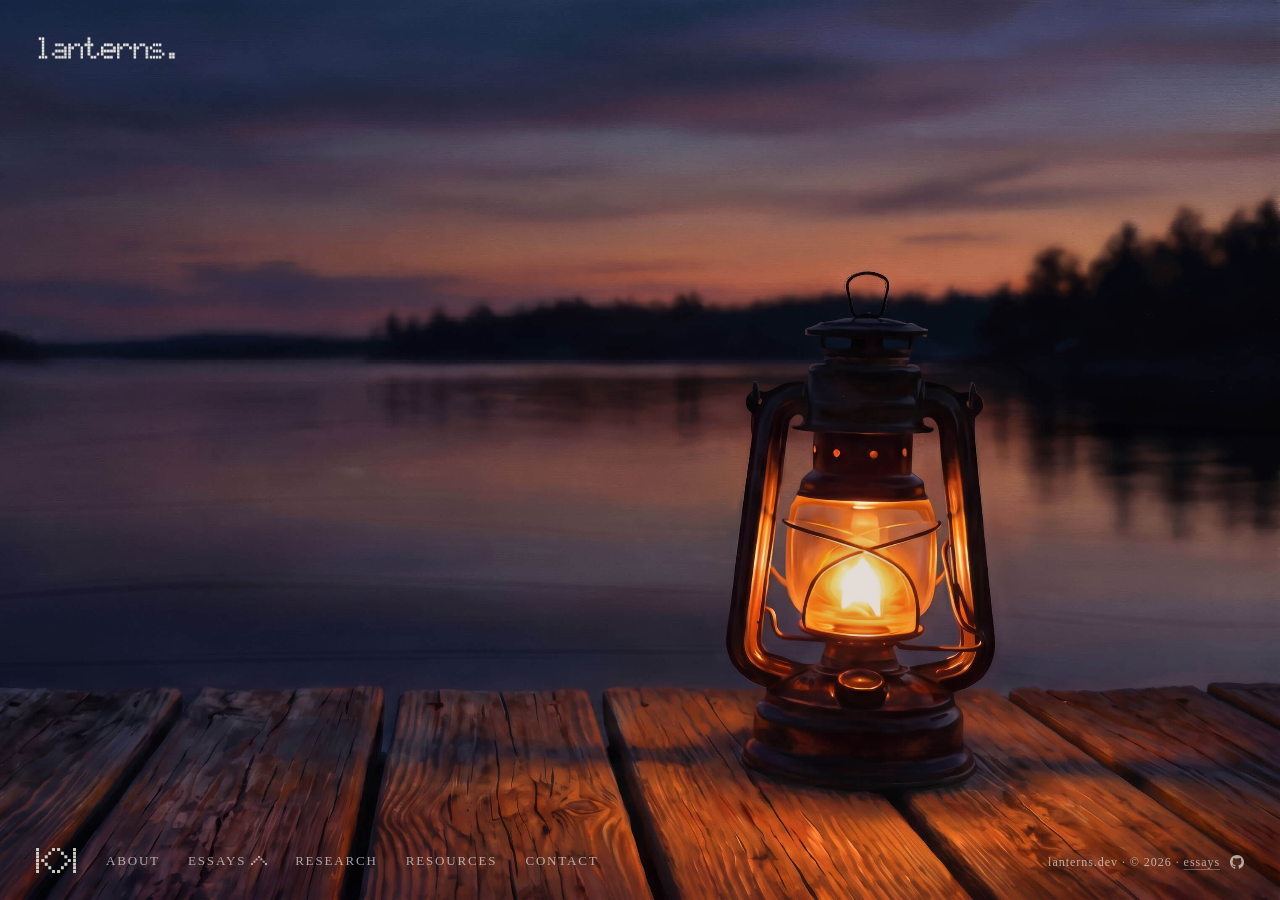
==== commit cba6da66: "Nav exposed on desktop; Essays link-out mark; one footer, slightly larger - The desktop nav strip re" ====
--- a/index.html
+++ b/index.html
@@ -35,7 +35,7 @@
   <header>
     <img class="wordmark" src="/assets/lanterns-logo_white.png" width="1500" height="252" alt="lanterns.">
   </header>
-  <footer>lanterns.dev · © 2026 · <a href="https://essays.lanterns.dev/" target="_blank" rel="noopener">essays</a> <a class="footer-gh" href="https://github.com/Lanterns-Works" target="_blank" rel="noopener" aria-label="GitHub"><svg viewBox="0 0 16 16" width="12" height="12" fill="currentColor" aria-hidden="true"><path d="M8 0C3.58 0 0 3.58 0 8c0 3.54 2.29 6.53 5.47 7.59.4.07.55-.17.55-.38 0-.19-.01-.82-.01-1.49-2.01.37-2.53-.49-2.69-.94-.09-.23-.48-.94-.82-1.13-.28-.15-.68-.52-.01-.53.63-.01 1.08.58 1.23.82.72 1.21 1.87.87 2.33.66.07-.52.28-.87.51-1.07-1.78-.2-3.64-.89-3.64-3.95 0-.87.31-1.59.82-2.15-.08-.2-.36-1.02.08-2.12 0 0 .67-.21 2.2.82.64-.18 1.32-.27 2-.27.68 0 1.36.09 2 .27 1.53-1.04 2.2-.82 2.2-.82.44 1.1.16 1.92.08 2.12.51.56.82 1.27.82 2.15 0 3.07-1.87 3.75-3.65 3.95.29.25.54.73.54 1.48 0 1.07-.01 1.93-.01 2.2 0 .21.15.46.55.38A8.013 8.013 0 0 0 16 8c0-4.42-3.58-8-8-8z"/></svg></a></footer>
+  <footer>lanterns.dev · © 2026 · <a href="https://essays.lanterns.dev/" target="_blank" rel="noopener">essays</a> <a class="footer-gh" href="https://github.com/Lanterns-Works" target="_blank" rel="noopener" aria-label="GitHub"><svg viewBox="0 0 16 16" width="14" height="14" fill="currentColor" aria-hidden="true"><path d="M8 0C3.58 0 0 3.58 0 8c0 3.54 2.29 6.53 5.47 7.59.4.07.55-.17.55-.38 0-.19-.01-.82-.01-1.49-2.01.37-2.53-.49-2.69-.94-.09-.23-.48-.94-.82-1.13-.28-.15-.68-.52-.01-.53.63-.01 1.08.58 1.23.82.72 1.21 1.87.87 2.33.66.07-.52.28-.87.51-1.07-1.78-.2-3.64-.89-3.64-3.95 0-.87.31-1.59.82-2.15-.08-.2-.36-1.02.08-2.12 0 0 .67-.21 2.2.82.64-.18 1.32-.27 2-.27.68 0 1.36.09 2 .27 1.53-1.04 2.2-.82 2.2-.82.44 1.1.16 1.92.08 2.12.51.56.82 1.27.82 2.15 0 3.07-1.87 3.75-3.65 3.95.29.25.54.73.54 1.48 0 1.07-.01 1.93-.01 2.2 0 .21.15.46.55.38A8.013 8.013 0 0 0 16 8c0-4.42-3.58-8-8-8z"/></svg></a></footer>
 
   <div class="menu-bar">
     <button id="amp" class="amp" type="button" aria-label="Open menu" aria-expanded="false" aria-controls="nav" hidden>
@@ -61,7 +61,7 @@
         <nav id="popup-side" class="popup-side" aria-label="In this page" hidden></nav>
         <div id="popup-body" class="popup-body" tabindex="-1"></div>
       </div>
-      <p class="popup-copyright">lanterns.dev · © 2026</p>
+      <p class="popup-copyright"></p>
     </div>
     <div class="popup-lantern" aria-hidden="true"></div>
   </section>
--- a/style.css
+++ b/style.css
@@ -111,7 +111,7 @@
   position: fixed;
   right: clamp(16px, 4vmin, 40px);
   bottom: clamp(12px, 3vmin, 28px);
-  font-size: 11px;
+  font-size: 12px;
   letter-spacing: 0.08em;
   opacity: 0.7;
 }
@@ -124,7 +124,7 @@
 footer a:hover { text-decoration-color: currentColor; }
 footer a:focus-visible { outline: 1px solid currentColor; outline-offset: 3px; }
 /* GitHub mark — same glyph as the essays-site footer; icon-only, so no underline. */
-.footer-gh { text-decoration: none; vertical-align: -2px; margin-left: 6px; }
+.footer-gh { text-decoration: none; vertical-align: -3px; margin-left: 6px; }
 
 /* --- the lantern glow: subtle breathing steady-state, JS-scheduled gusts --- */
 
--- a/pages.css
+++ b/pages.css
@@ -72,9 +72,16 @@
 .nav .nav-item:hover,
 .nav .nav-item:focus-visible { opacity: 1; }
 .nav .nav-item.is-active { opacity: 1; color: #e0a24e; }
+/* link-out mark on the external item: the PNG is an alpha mask, so it takes the text colour anywhere */
+.link-out {
+  display: inline-block; height: 0.7em; aspect-ratio: 200 / 112; margin-left: 0.35em;
+  background: currentColor;
+  -webkit-mask: url(/assets/link-out.png) center / contain no-repeat;
+  mask: url(/assets/link-out.png) center / contain no-repeat;
+}
 
 /* strip items fan out as it opens */
-body.nav-open .nav .nav-item { animation: nav-in 0.32s ease both; }
+body.nav-open .nav .nav-item { animation: nav-in 0.32s ease backwards; } /* not `both`: a forwards fill would pin opacity and kill hover */
 .nav .nav-item:nth-child(1) { animation-delay: 0.02s; }
 .nav .nav-item:nth-child(2) { animation-delay: 0.06s; }
 .nav .nav-item:nth-child(3) { animation-delay: 0.10s; }
@@ -265,14 +272,17 @@
 }
 .popup-body h2:first-child { margin-top: 0; }
 
-/* copyright — inside the popup on mobile (removed from the footer there) */
+/* the page footer, cloned into the popup on mobile where the fixed footer is hidden (menu.js) */
 .popup-copyright {
   display: none;
   padding: clamp(24px, 6vmin, 48px) 0 clamp(24px, 6vmin, 40px);
-  font-size: 11px;
+  font-size: 12px;
   letter-spacing: 0.08em;
   color: var(--muted);
 }
+.popup-copyright a { color: inherit; text-underline-offset: 3px; }
+.popup-copyright a:hover, .popup-copyright a:focus-visible { color: var(--fg); }
+.popup-copyright a:focus-visible { outline: 1px solid currentColor; outline-offset: 3px; }
 
 /* ---------- the roaming amber lamp (the popup's signature) ---------- */
 /* one amber point-glow fades in at a random spot while the popup is open,
@@ -375,7 +385,7 @@
   }
   body.popup-open .menu-bar { display: none; } /* the popup carries its own close */
   .nav { display: none; }                       /* strip replaced by the in-popup nav */
-  footer { display: none; }                     /* copyright moves into the popup */
+  footer { display: none; }                     /* the footer moves into the popup */
 
   .popup { top: 0; left: 0; right: 0; bottom: 0; width: auto; }
   /* right: the body's own gutter takes 12px of the panel padding, so line length holds */
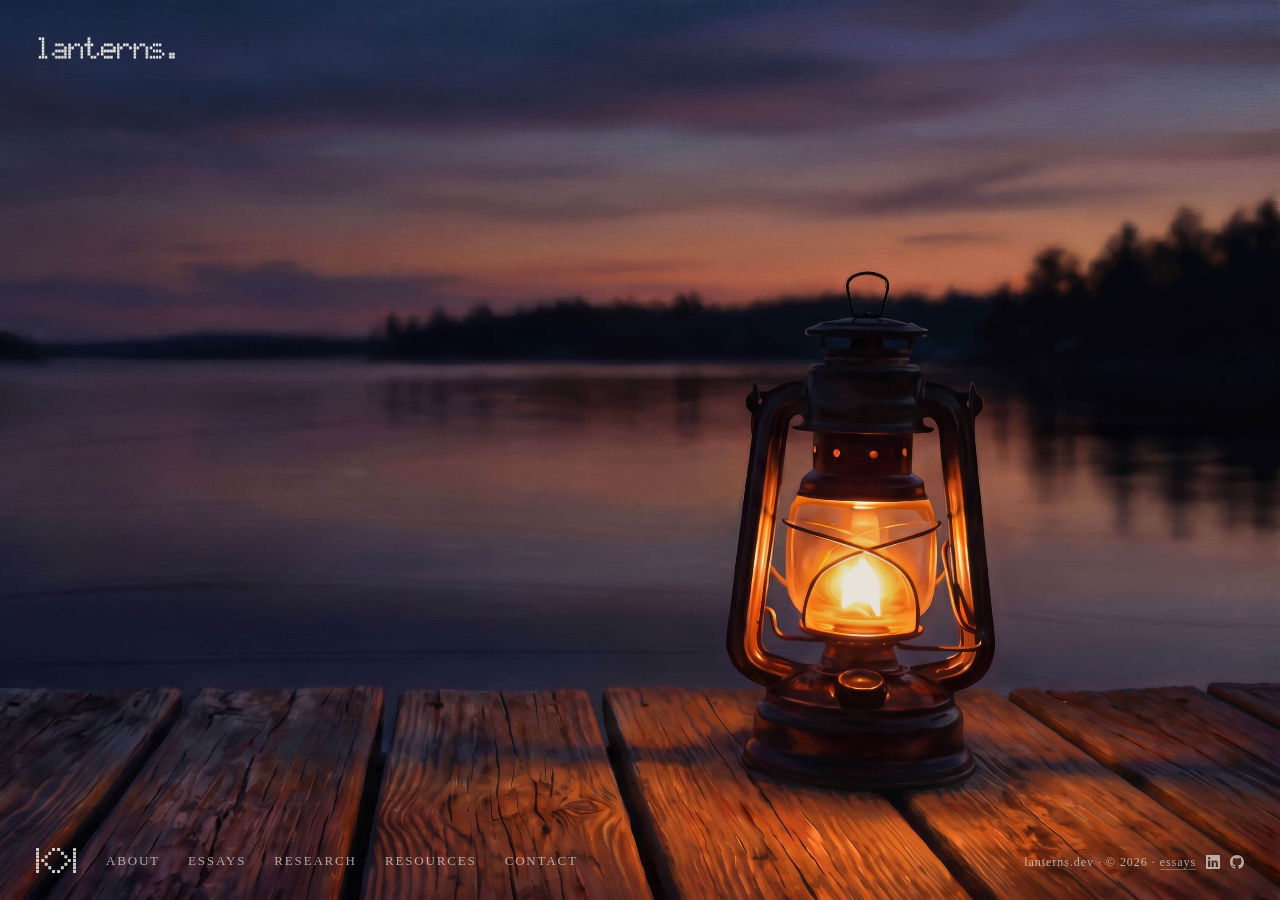
==== commit 5e2f611a: "LinkedIn mark in the footer, before GitHub, as on the essays site The popup's mobile footer is the p" ====
--- a/index.html
+++ b/index.html
@@ -35,7 +35,7 @@
   <header>
     <img class="wordmark" src="/assets/lanterns-logo_white.png" width="1500" height="252" alt="lanterns.">
   </header>
-  <footer>lanterns.dev · © 2026 · <a href="https://essays.lanterns.dev/" target="_blank" rel="noopener">essays</a> <a class="footer-gh" href="https://github.com/Lanterns-Works" target="_blank" rel="noopener" aria-label="GitHub"><svg viewBox="0 0 16 16" width="14" height="14" fill="currentColor" aria-hidden="true"><path d="M8 0C3.58 0 0 3.58 0 8c0 3.54 2.29 6.53 5.47 7.59.4.07.55-.17.55-.38 0-.19-.01-.82-.01-1.49-2.01.37-2.53-.49-2.69-.94-.09-.23-.48-.94-.82-1.13-.28-.15-.68-.52-.01-.53.63-.01 1.08.58 1.23.82.72 1.21 1.87.87 2.33.66.07-.52.28-.87.51-1.07-1.78-.2-3.64-.89-3.64-3.95 0-.87.31-1.59.82-2.15-.08-.2-.36-1.02.08-2.12 0 0 .67-.21 2.2.82.64-.18 1.32-.27 2-.27.68 0 1.36.09 2 .27 1.53-1.04 2.2-.82 2.2-.82.44 1.1.16 1.92.08 2.12.51.56.82 1.27.82 2.15 0 3.07-1.87 3.75-3.65 3.95.29.25.54.73.54 1.48 0 1.07-.01 1.93-.01 2.2 0 .21.15.46.55.38A8.013 8.013 0 0 0 16 8c0-4.42-3.58-8-8-8z"/></svg></a></footer>
+  <footer>lanterns.dev · © 2026 · <a href="https://essays.lanterns.dev/" target="_blank" rel="noopener">essays</a> <a class="footer-icon" href="https://www.linkedin.com/in/em-lorien" target="_blank" rel="noopener" aria-label="LinkedIn"><svg viewBox="0 0 24 24" width="14" height="14" fill="currentColor" aria-hidden="true"><path d="M22.2 0H1.8C1.32261 0 0.864773 0.18964 0.527213 0.527213C0.18964 0.864773 0 1.32261 0 1.8V22.2C0 22.6773 0.18964 23.1352 0.527213 23.4728C0.864773 23.8104 1.32261 24 1.8 24H22.2C22.6773 24 23.1352 23.8104 23.4728 23.4728C23.8104 23.1352 24 22.6773 24 22.2V1.8C24 1.32261 23.8104 0.864773 23.4728 0.527213C23.1352 0.18964 22.6773 0 22.2 0ZM7.2 20.4H3.6V9.6H7.2V20.4ZM5.4 7.5C4.98741 7.48821 4.58747 7.35509 4.25011 7.11729C3.91275 6.87949 3.65293 6.54755 3.50316 6.16293C3.35337 5.77832 3.32025 5.35809 3.40793 4.95476C3.4956 4.55144 3.7002 4.18288 3.99613 3.89517C4.29208 3.60745 4.66624 3.41332 5.07188 3.33704C5.47752 3.26075 5.89664 3.30569 6.27688 3.46625C6.65712 3.6268 6.98163 3.89585 7.20983 4.23977C7.43804 4.58371 7.55983 4.98725 7.56 5.4C7.55052 5.96441 7.318 6.50213 6.91327 6.89564C6.50852 7.28913 5.96447 7.50643 5.4 7.5ZM20.4 20.4H16.8V14.712C16.8 13.008 16.08 12.396 15.144 12.396C14.8696 12.4143 14.6015 12.4865 14.3551 12.6088C14.1087 12.7309 13.8888 12.9007 13.7081 13.108C13.5276 13.3155 13.3896 13.5565 13.3024 13.8173C13.2152 14.0781 13.1804 14.3536 13.2 14.628C13.194 14.6839 13.194 14.7401 13.2 14.796V20.4H9.6V9.6H13.08V11.16C13.4311 10.626 13.9133 10.1911 14.4807 9.89693C15.048 9.6028 15.6813 9.4592 16.32 9.48C18.18 9.48 20.352 10.512 20.352 13.872L20.4 20.4Z"/></svg></a> <a class="footer-icon" href="https://github.com/Lanterns-Works" target="_blank" rel="noopener" aria-label="GitHub"><svg viewBox="0 0 16 16" width="14" height="14" fill="currentColor" aria-hidden="true"><path d="M8 0C3.58 0 0 3.58 0 8c0 3.54 2.29 6.53 5.47 7.59.4.07.55-.17.55-.38 0-.19-.01-.82-.01-1.49-2.01.37-2.53-.49-2.69-.94-.09-.23-.48-.94-.82-1.13-.28-.15-.68-.52-.01-.53.63-.01 1.08.58 1.23.82.72 1.21 1.87.87 2.33.66.07-.52.28-.87.51-1.07-1.78-.2-3.64-.89-3.64-3.95 0-.87.31-1.59.82-2.15-.08-.2-.36-1.02.08-2.12 0 0 .67-.21 2.2.82.64-.18 1.32-.27 2-.27.68 0 1.36.09 2 .27 1.53-1.04 2.2-.82 2.2-.82.44 1.1.16 1.92.08 2.12.51.56.82 1.27.82 2.15 0 3.07-1.87 3.75-3.65 3.95.29.25.54.73.54 1.48 0 1.07-.01 1.93-.01 2.2 0 .21.15.46.55.38A8.013 8.013 0 0 0 16 8c0-4.42-3.58-8-8-8z"/></svg></a></footer>
 
   <div class="menu-bar">
     <button id="amp" class="amp" type="button" aria-label="Open menu" aria-expanded="false" aria-controls="nav" hidden>
--- a/style.css
+++ b/style.css
@@ -123,8 +123,8 @@
 }
 footer a:hover { text-decoration-color: currentColor; }
 footer a:focus-visible { outline: 1px solid currentColor; outline-offset: 3px; }
-/* GitHub mark — same glyph as the essays-site footer; icon-only, so no underline. */
-.footer-gh { text-decoration: none; vertical-align: -3px; margin-left: 6px; }
+/* LinkedIn and GitHub marks — the same glyphs as the essays-site footer; icon-only, so no underline. */
+.footer-icon { text-decoration: none; vertical-align: -3px; margin-left: 6px; }
 
 /* --- the lantern glow: subtle breathing steady-state, JS-scheduled gusts --- */
 
--- a/pages.css
+++ b/pages.css
@@ -72,9 +72,10 @@
 .nav .nav-item:hover,
 .nav .nav-item:focus-visible { opacity: 1; }
 .nav .nav-item.is-active { opacity: 1; color: #e0a24e; }
-/* link-out mark on the external item: the PNG is an alpha mask, so it takes the text colour anywhere */
+/* link-out mark on links to the essays site: the PNG is an alpha mask, so it takes the text colour
+   anywhere. Raised like a superscript caret, a touch larger than a true superscript. */
 .link-out {
-  display: inline-block; height: 0.7em; aspect-ratio: 200 / 112; margin-left: 0.35em;
+  display: inline-block; height: 0.5em; aspect-ratio: 200 / 112; margin-left: 0.3em; vertical-align: 0.25em;
   background: currentColor;
   -webkit-mask: url(/assets/link-out.png) center / contain no-repeat;
   mask: url(/assets/link-out.png) center / contain no-repeat;
@@ -374,6 +375,23 @@
 
 .form-status { font-size: 12px; color: var(--muted); }
 .form-status.is-error { color: #cc5c3d; }
+
+/* ---------- the essays list (essays.js fills it from the essays site) ---------- */
+/* the same fields as the essays site's feed: title, date, forty words */
+.essay-list { margin-top: 2.4em; }
+.feed { margin-bottom: 2em; }
+.feed-title { font-size: inherit; font-weight: 400; margin: 0 0 0.25em; }
+.feed-title a { color: var(--fg); text-decoration: none; }
+.feed-title a:hover,
+.feed-title a:focus-visible { color: var(--accent); }
+.feed-date {
+  display: block;
+  font-size: 11px;
+  letter-spacing: 0.14em;
+  text-transform: uppercase;
+  color: var(--muted);
+  margin-bottom: 0.6em;
+}
 
 /* ---------- mobile: popup covers the whole scene; menu lives inside it ---------- */
 @media (max-width: 760px) {
